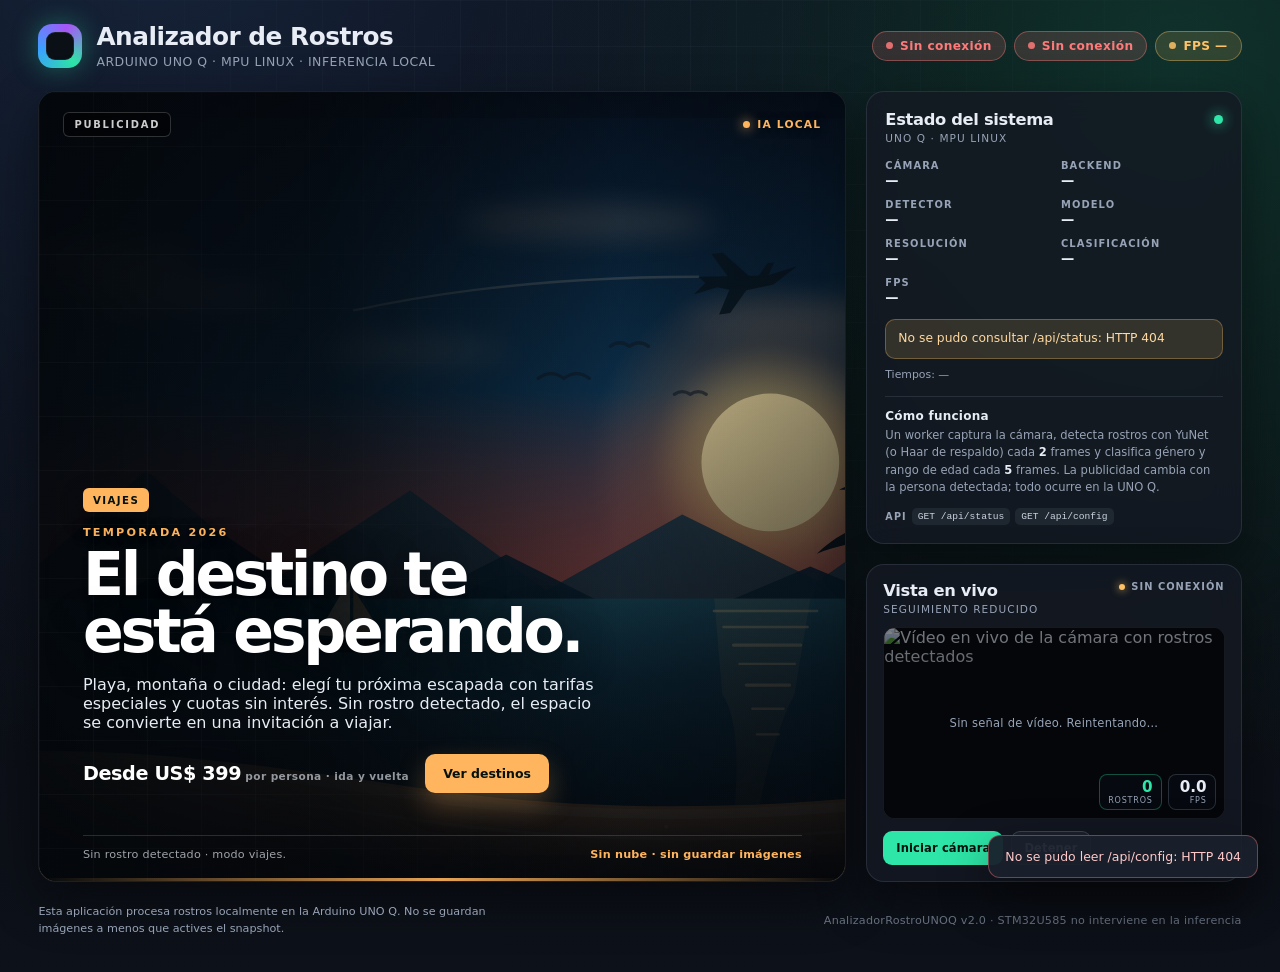
==== static/index.html @ 86409b55 "docs: guía completa, sitio de presentación y licencia MIT" ====
<!DOCTYPE html>
<html lang="es">
<head>
  <meta charset="utf-8">
  <meta name="viewport" content="width=device-width, initial-scale=1">
  <meta name="theme-color" content="#0b0d12">
  <title>Analizador de Rostros · Arduino UNO Q</title>
  <link rel="stylesheet" href="/static/style.css">
</head>
<body>
  <div class="ambient" aria-hidden="true"></div>

  <header class="topbar">
    <div class="brand">
      <span class="brand-mark" aria-hidden="true"></span>
      <div class="brand-text">
        <h1>Analizador de Rostros</h1>
        <p>Arduino UNO Q · MPU Linux · inferencia local</p>
      </div>
    </div>
    <div class="badges" aria-live="polite">
      <span id="badge-camera" class="badge badge--idle">Cámara…</span>
      <span id="badge-model" class="badge badge--idle">Modelo…</span>
      <span id="badge-fps" class="badge badge--idle">FPS 0.0</span>
    </div>
  </header>

  <main class="layout">
    <!-- Gran formato publicitario: se elige según género y rango de edad. -->
    <section class="card showcase" id="showcase" aria-label="Publicidad contextual">
      <img id="ad-image" class="ad-image" src="/static/ads/travel-default.svg"
           alt="Publicidad de viajes: el destino te está esperando">
      <div class="ad-shade" aria-hidden="true"></div>
      <div class="ad-grid" aria-hidden="true"></div>
      <div class="ad-scan" aria-hidden="true"></div>

      <div class="ad-topline">
        <span class="ad-label">PUBLICIDAD</span>
        <span class="ad-live"><i aria-hidden="true"></i> IA local</span>
      </div>

      <div class="ad-content">
        <span id="ad-badge" class="ad-badge">VIAJES</span>
        <p id="ad-kicker" class="ad-kicker">TEMPORADA 2026</p>
        <h2 id="ad-title">El destino te está esperando.</h2>
        <p id="ad-subtitle">Playa, montaña o ciudad: elegí tu próxima escapada con tarifas especiales y cuotas sin interés.</p>
        <div class="ad-actions">
          <span id="ad-price" class="ad-price">Desde US$ 399</span>
          <button id="ad-cta" class="ad-cta" type="button">Ver destinos <span aria-hidden="true">→</span></button>
        </div>
      </div>

      <div class="ad-footer">
        <span id="ad-reason">Sin rostro detectado · modo viajes.</span>
        <span class="ad-privacy">Sin nube · sin guardar imágenes</span>
      </div>
    </section>

    <aside class="sidebar">
      <section class="card panel">
        <div class="panel-head">
          <div>
            <h2>Estado del sistema</h2>
            <p class="panel-sub">UNO Q · MPU Linux</p>
          </div>
          <span class="pulse-dot" aria-hidden="true"></span>
        </div>

        <dl class="status-grid">
          <div><dt>Cámara</dt><dd id="status-camera">—</dd></div>
          <div><dt>Backend</dt><dd id="status-backend">—</dd></div>
          <div><dt>Detector</dt><dd id="status-detector">—</dd></div>
          <div><dt>Modelo</dt><dd id="status-model">—</dd></div>
          <div><dt>Resolución</dt><dd id="status-resolution">—</dd></div>
          <div><dt>Clasificación</dt><dd id="status-infer">—</dd></div>
          <div><dt>FPS</dt><dd id="status-fps">—</dd></div>
        </dl>

        <p id="status-message" class="message">Iniciando…</p>
        <p id="timings" class="timings">Tiempos: —</p>

        <div class="legend">
          <h3>Cómo funciona</h3>
          <p>
            Un worker captura la cámara, detecta rostros con YuNet (o Haar de
            respaldo) cada <strong id="legend-detect">2</strong> frames y clasifica
            género y rango de edad cada <strong id="legend-every">5</strong> frames.
            La publicidad cambia con la persona detectada; todo ocurre en la UNO Q.
          </p>
        </div>

        <div class="api-note">
          <span>API</span>
          <code>GET /api/status</code>
          <code>GET /api/config</code>
        </div>
      </section>

      <!-- Video deliberadamente pequeño, debajo del estado. -->
      <section class="card camera-card">
        <div class="camera-head">
          <div>
            <h2>Vista en vivo</h2>
            <p class="panel-sub">Seguimiento reducido</p>
          </div>
          <span id="camera-live" class="camera-live"><i aria-hidden="true"></i><span id="camera-state">conectando</span></span>
        </div>

        <div class="video-wrap">
          <img id="stream" alt="Vídeo en vivo de la cámara con rostros detectados">
          <div id="stream-overlay" class="stream-overlay">Conectando con la cámara…</div>
          <div class="hud">
            <div class="hud-stat">
              <span id="faces-count">0</span>
              <small>rostros</small>
            </div>
            <div class="hud-stat hud-stat--muted">
              <span id="hud-fps">0.0</span>
              <small>FPS</small>
            </div>
          </div>
        </div>

        <div class="controls">
          <button id="btn-start" class="btn btn--primary" type="button">Iniciar cámara</button>
          <button id="btn-stop" class="btn btn--ghost" type="button">Detener</button>
          <button id="btn-snapshot" class="btn btn--ghost" type="button" hidden>Snapshot</button>
        </div>

        <label id="auth-row" class="auth-row" hidden
               title="Requerido para iniciar/detener la cámara y guardar snapshots cuando API_TOKEN está definido">
          <span>Token API</span>
          <input id="api-token" type="password" autocomplete="off"
                 placeholder="Header X-Api-Token" aria-label="Token de API">
        </label>
      </section>
    </aside>
  </main>

  <footer class="footer">
    <p class="privacy">
      Esta aplicación procesa rostros localmente en la Arduino UNO Q.
      No se guardan imágenes a menos que actives el snapshot.
    </p>
    <p class="meta">AnalizadorRostroUNOQ v2.0 · STM32U585 no interviene en la inferencia</p>
  </footer>

  <div id="toast" class="toast" role="status" aria-live="polite"></div>

  <script src="/static/app.js"></script>
</body>
</html>
---- static/style.css ----
:root {
  color-scheme: dark;
  --bg: #080a0f;
  --bg-soft: #0d1119;
  --surface: rgba(20, 25, 35, 0.82);
  --surface-strong: rgba(26, 32, 44, 0.95);
  --border: rgba(148, 163, 184, 0.16);
  --border-strong: rgba(148, 163, 184, 0.28);
  --text: #e8edf5;
  --muted: #97a3b6;
  --accent: #2ee6a8;
  --accent-soft: rgba(46, 230, 168, 0.14);
  --warn: #ffc266;
  --warn-soft: rgba(255, 194, 102, 0.14);
  --danger: #ff7a7a;
  --danger-soft: rgba(255, 122, 122, 0.16);
  --ad-accent: #2ee6a8;
  --ad-accent-2: #3aa0ff;
  --radius: 18px;
  --shadow: 0 18px 50px rgba(0, 0, 0, 0.45);
  font-family: "Inter", "Segoe UI", system-ui, -apple-system, sans-serif;
}

* {
  box-sizing: border-box;
}

html,
body {
  margin: 0;
  min-height: 100%;
}

body {
  background: radial-gradient(circle at 12% -10%, #16233a 0%, transparent 55%),
    radial-gradient(circle at 92% 6%, #10322c 0%, transparent 48%),
    linear-gradient(180deg, var(--bg) 0%, var(--bg-soft) 100%);
  color: var(--text);
  padding: 22px clamp(14px, 3vw, 40px) 34px;
  min-height: 100vh;
  display: flex;
  flex-direction: column;
  gap: 22px;
  overflow-x: hidden;
}

.ambient {
  position: fixed;
  inset: 0;
  pointer-events: none;
  background-image: linear-gradient(
      to right,
      rgba(148, 163, 184, 0.05) 1px,
      transparent 1px
    ),
    linear-gradient(to bottom, rgba(148, 163, 184, 0.05) 1px, transparent 1px);
  background-size: 46px 46px;
  mask-image: radial-gradient(circle at 50% 10%, #000 0%, transparent 72%);
  z-index: 0;
}

.topbar,
.layout,
.footer {
  position: relative;
  z-index: 1;
}

.topbar {
  display: flex;
  flex-wrap: wrap;
  gap: 16px;
  align-items: center;
  justify-content: space-between;
}

.brand {
  display: flex;
  align-items: center;
  gap: 14px;
}

.brand-mark {
  width: 44px;
  height: 44px;
  border-radius: 14px;
  background: conic-gradient(from 140deg, var(--accent), #3aa0ff, #a855f7, var(--accent));
  box-shadow: 0 0 26px rgba(46, 230, 168, 0.35);
  position: relative;
  flex: 0 0 auto;
}

.brand-mark::after {
  content: "";
  position: absolute;
  inset: 8px;
  border-radius: 9px;
  background: #0b0f16;
  box-shadow: inset 0 0 0 1px rgba(255, 255, 255, 0.08);
}

.brand-text h1 {
  margin: 0;
  font-size: clamp(1.15rem, 2.4vw, 1.55rem);
  letter-spacing: -0.02em;
  font-weight: 700;
}

.brand-text p {
  margin: 3px 0 0;
  font-size: 0.78rem;
  color: var(--muted);
  letter-spacing: 0.04em;
  text-transform: uppercase;
}

.badges {
  display: flex;
  flex-wrap: wrap;
  gap: 8px;
}

.badge {
  border: 1px solid var(--border);
  background: var(--surface);
  color: var(--muted);
  padding: 7px 13px;
  border-radius: 999px;
  font-size: 0.76rem;
  font-weight: 600;
  letter-spacing: 0.03em;
  display: inline-flex;
  align-items: center;
  gap: 7px;
  transition: all 0.25s ease;
}

.badge::before {
  content: "";
  width: 7px;
  height: 7px;
  border-radius: 50%;
  background: currentColor;
  opacity: 0.85;
}

.badge--ok {
  color: var(--accent);
  border-color: rgba(46, 230, 168, 0.4);
  background: var(--accent-soft);
}

.badge--warn {
  color: var(--warn);
  border-color: rgba(255, 194, 102, 0.38);
  background: var(--warn-soft);
}

.badge--bad {
  color: var(--danger);
  border-color: rgba(255, 122, 122, 0.4);
  background: var(--danger-soft);
}

.layout {
  display: grid;
  grid-template-columns: minmax(0, 1.55fr) minmax(340px, 0.72fr);
  gap: 20px;
  align-items: stretch;
  flex: 1;
}

.card {
  background: var(--surface);
  border: 1px solid var(--border);
  border-radius: var(--radius);
  box-shadow: var(--shadow);
  backdrop-filter: blur(14px);
}

/* ---------------------------------------------------------------- showcase */

.showcase {
  position: relative;
  min-height: 640px;
  overflow: hidden;
  background: #05070a;
  isolation: isolate;
  transition: border-color 0.4s ease;
}

.showcase::after {
  content: "";
  position: absolute;
  inset: auto 0 0;
  height: 3px;
  background: linear-gradient(90deg, transparent, var(--ad-accent), transparent);
  opacity: 0.9;
  z-index: 4;
}

.ad-image {
  position: absolute;
  inset: 0;
  width: 100%;
  height: 100%;
  object-fit: cover;
  object-position: var(--ad-position, center);
  transform: scale(1.015);
  transition: opacity 0.45s ease, transform 1.2s ease;
  z-index: 0;
}

.showcase.is-changing .ad-image {
  opacity: 0.15;
  transform: scale(1.07);
}

.ad-shade {
  position: absolute;
  inset: 0;
  z-index: 1;
  background:
    linear-gradient(90deg, rgba(4, 7, 11, 0.95) 0%, rgba(4, 7, 11, 0.78) 36%, rgba(4, 7, 11, 0.2) 72%, rgba(4, 7, 11, 0.45) 100%),
    linear-gradient(0deg, rgba(4, 7, 11, 0.97) 0%, rgba(4, 7, 11, 0.5) 30%, transparent 62%);
}

.ad-grid {
  position: absolute;
  inset: 0;
  z-index: 1;
  opacity: 0.22;
  background-image:
    linear-gradient(to right, rgba(255, 255, 255, 0.12) 1px, transparent 1px),
    linear-gradient(to bottom, rgba(255, 255, 255, 0.12) 1px, transparent 1px);
  background-size: 54px 54px;
  mask-image: linear-gradient(90deg, #000 0%, transparent 72%);
}

.ad-scan {
  position: absolute;
  z-index: 2;
  top: -42%;
  left: 0;
  width: 100%;
  height: 34%;
  pointer-events: none;
  background: linear-gradient(
    180deg,
    transparent 0%,
    rgba(46, 230, 168, 0.08) 45%,
    rgba(46, 230, 168, 0.2) 50%,
    rgba(46, 230, 168, 0.08) 55%,
    transparent 100%
  );
  animation: ad-scan 7s linear infinite;
}

@keyframes ad-scan {
  0% { transform: translateY(0); }
  100% { transform: translateY(430%); }
}

.ad-topline {
  position: absolute;
  z-index: 3;
  top: 20px;
  left: 24px;
  right: 24px;
  display: flex;
  align-items: center;
  justify-content: space-between;
  gap: 12px;
}

.ad-label {
  display: inline-flex;
  align-items: center;
  padding: 6px 10px;
  border-radius: 6px;
  border: 1px solid rgba(255, 255, 255, 0.18);
  background: rgba(0, 0, 0, 0.46);
  color: rgba(255, 255, 255, 0.8);
  font-size: 0.62rem;
  font-weight: 800;
  letter-spacing: 0.18em;
  backdrop-filter: blur(8px);
}

.ad-live {
  display: inline-flex;
  align-items: center;
  gap: 7px;
  color: var(--ad-accent);
  font-size: 0.67rem;
  font-weight: 700;
  letter-spacing: 0.11em;
  text-transform: uppercase;
  text-shadow: 0 1px 10px rgba(0, 0, 0, 0.8);
}

.ad-live i {
  width: 7px;
  height: 7px;
  border-radius: 50%;
  background: currentColor;
  box-shadow: 0 0 12px currentColor;
  animation: pulse 1.6s ease-in-out infinite;
}

@keyframes pulse {
  0%, 100% { opacity: 0.55; transform: scale(0.92); }
  50% { opacity: 1; transform: scale(1.08); }
}

.ad-content {
  position: absolute;
  z-index: 3;
  left: clamp(22px, 5.4%, 52px);
  bottom: 88px;
  max-width: min(64%, 590px);
  transition: opacity 0.28s ease, transform 0.28s ease;
}

.showcase.is-changing .ad-content {
  opacity: 0.2;
  transform: translateY(8px);
}

.ad-badge {
  display: inline-flex;
  align-items: center;
  padding: 6px 10px;
  border-radius: 6px;
  background: var(--ad-accent);
  color: #04110c;
  font-size: 0.64rem;
  font-weight: 900;
  letter-spacing: 0.14em;
  text-transform: uppercase;
  box-shadow: 0 8px 22px rgba(0, 0, 0, 0.35);
}

.ad-kicker {
  margin: 14px 0 7px;
  color: var(--ad-accent);
  font-size: 0.7rem;
  font-weight: 800;
  letter-spacing: 0.2em;
  text-transform: uppercase;
  text-shadow: 0 1px 12px rgba(0, 0, 0, 0.75);
}

.ad-content h2 {
  margin: 0;
  color: #ffffff;
  font-size: clamp(2rem, 4.7vw, 4.5rem);
  line-height: 0.94;
  letter-spacing: -0.055em;
  font-weight: 800;
  text-wrap: balance;
  text-shadow: 0 8px 36px rgba(0, 0, 0, 0.55);
}

.ad-subtitle {
  margin: 16px 0 0;
  max-width: 48ch;
  color: rgba(232, 237, 245, 0.82);
  font-size: clamp(0.9rem, 1.35vw, 1.04rem);
  line-height: 1.55;
  text-shadow: 0 1px 12px rgba(0, 0, 0, 0.55);
}

.ad-actions {
  display: flex;
  align-items: center;
  flex-wrap: wrap;
  gap: 16px;
  margin-top: 22px;
}

.ad-price {
  color: #ffffff;
  font-size: clamp(1.02rem, 1.8vw, 1.2rem);
  font-weight: 800;
  letter-spacing: -0.02em;
}

.ad-price small {
  color: rgba(232, 237, 245, 0.62);
  font-size: 0.66rem;
  font-weight: 600;
  letter-spacing: 0.04em;
}

.ad-cta {
  display: inline-flex;
  align-items: center;
  gap: 10px;
  border: 0;
  border-radius: 10px;
  padding: 12px 18px;
  background: var(--ad-accent);
  color: #04110c;
  font: inherit;
  font-size: 0.78rem;
  font-weight: 900;
  cursor: pointer;
  box-shadow: 0 12px 28px color-mix(in srgb, var(--ad-accent) 28%, transparent);
  transition: transform 0.2s ease, filter 0.2s ease;
}

.ad-cta span {
  font-size: 1rem;
  line-height: 1;
}

.ad-cta:hover {
  transform: translateY(-2px);
  filter: brightness(1.06);
}

.ad-cta:active {
  transform: translateY(0);
}

.ad-footer {
  position: absolute;
  z-index: 3;
  left: clamp(22px, 5.4%, 52px);
  right: clamp(22px, 5.4%, 52px);
  bottom: 20px;
  display: flex;
  align-items: center;
  justify-content: space-between;
  flex-wrap: wrap;
  gap: 8px 16px;
  padding-top: 12px;
  border-top: 1px solid rgba(255, 255, 255, 0.14);
  color: rgba(232, 237, 245, 0.68);
  font-size: 0.7rem;
  letter-spacing: 0.02em;
}

.ad-privacy {
  color: var(--ad-accent);
  font-weight: 700;
}

/* ------------------------------------------------------------------ sidebar */

.sidebar {
  display: flex;
  flex-direction: column;
  gap: 20px;
  min-width: 0;
}

.panel {
  padding: 18px;
}

.panel-head {
  display: flex;
  align-items: flex-start;
  justify-content: space-between;
  gap: 12px;
}

.panel h2,
.camera-head h2 {
  margin: 0;
  font-size: 1.02rem;
  letter-spacing: -0.02em;
}

.panel-sub {
  margin: 3px 0 0;
  color: var(--muted);
  font-size: 0.66rem;
  letter-spacing: 0.1em;
  text-transform: uppercase;
}

.pulse-dot {
  width: 9px;
  height: 9px;
  flex: 0 0 auto;
  margin-top: 5px;
  border-radius: 50%;
  background: var(--accent);
  box-shadow: 0 0 14px var(--accent);
  animation: pulse 1.8s ease-in-out infinite;
}

.status-grid {
  display: grid;
  grid-template-columns: repeat(2, minmax(0, 1fr));
  gap: 11px 14px;
  margin: 16px 0 0;
}

.status-grid div {
  min-width: 0;
}

.status-grid dt {
  margin: 0 0 2px;
  color: var(--muted);
  font-size: 0.62rem;
  font-weight: 700;
  letter-spacing: 0.11em;
  text-transform: uppercase;
}

.status-grid dd {
  margin: 0;
  color: var(--text);
  font-size: 0.83rem;
  font-weight: 600;
  overflow-wrap: anywhere;
}

.message {
  margin: 14px 0 0;
  padding: 10px 12px;
  border: 1px solid rgba(46, 230, 168, 0.18);
  border-radius: 10px;
  background: rgba(46, 230, 168, 0.08);
  color: #b8f7dc;
  font-size: 0.77rem;
  line-height: 1.45;
}

.message--warn {
  border-color: rgba(255, 194, 102, 0.3);
  background: var(--warn-soft);
  color: #ffd9a0;
}

.timings {
  margin: 8px 0 0;
  color: var(--muted);
  font-size: 0.68rem;
  line-height: 1.4;
  font-variant-numeric: tabular-nums;
}

.legend {
  margin-top: 14px;
  padding-top: 12px;
  border-top: 1px solid var(--border);
}

.legend h3 {
  margin: 0 0 4px;
  color: var(--text);
  font-size: 0.75rem;
  letter-spacing: 0.02em;
}

.legend p {
  margin: 0;
  color: var(--muted);
  font-size: 0.72rem;
  line-height: 1.5;
}

.legend strong {
  color: var(--text);
}

.api-note {
  display: flex;
  flex-wrap: wrap;
  align-items: center;
  gap: 5px;
  margin-top: 12px;
}

.api-note span {
  color: var(--muted);
  font-size: 0.6rem;
  font-weight: 700;
  letter-spacing: 0.12em;
}

.api-note code {
  padding: 3px 6px;
  border-radius: 5px;
  background: rgba(148, 163, 184, 0.1);
  color: #cbd5e1;
  font-size: 0.6rem;
}

/* -------------------------------------------------------------- camera card */

.camera-card {
  display: flex;
  flex-direction: column;
  gap: 12px;
  padding: 16px;
}

.camera-head {
  display: flex;
  align-items: flex-start;
  justify-content: space-between;
  gap: 10px;
}

.camera-live {
  display: inline-flex;
  align-items: center;
  gap: 6px;
  color: var(--muted);
  font-size: 0.62rem;
  font-weight: 700;
  letter-spacing: 0.1em;
  text-transform: uppercase;
  white-space: nowrap;
}

.camera-live i {
  width: 6px;
  height: 6px;
  border-radius: 50%;
  background: var(--warn);
  box-shadow: 0 0 8px var(--warn);
}

.camera-live.is-live {
  color: var(--accent);
}

.camera-live.is-live i {
  background: var(--accent);
  box-shadow: 0 0 8px var(--accent);
}

.video-wrap {
  position: relative;
  width: 100%;
  aspect-ratio: 16 / 9;
  max-height: 230px;
  overflow: hidden;
  border: 1px solid rgba(148, 163, 184, 0.12);
  border-radius: 12px;
  background: #04060a;
}

#stream {
  display: block;
  width: 100%;
  height: 100%;
  object-fit: contain;
  background: #04060a;
}

.stream-overlay {
  position: absolute;
  inset: 0;
  display: flex;
  align-items: center;
  justify-content: center;
  padding: 14px;
  color: var(--muted);
  font-size: 0.72rem;
  line-height: 1.4;
  text-align: center;
  letter-spacing: 0.02em;
  background: linear-gradient(180deg, rgba(4, 6, 10, 0.5), rgba(4, 6, 10, 0.9));
  transition: opacity 0.3s ease;
}

.stream-overlay[hidden] {
  display: none;
}

.hud {
  position: absolute;
  right: 8px;
  bottom: 8px;
  display: flex;
  gap: 6px;
}

.hud-stat {
  display: flex;
  min-width: 48px;
  flex-direction: column;
  align-items: flex-end;
  padding: 4px 8px;
  border: 1px solid rgba(46, 230, 168, 0.32);
  border-radius: 8px;
  background: rgba(8, 12, 18, 0.78);
  backdrop-filter: blur(6px);
}

.hud-stat span {
  color: var(--accent);
  font-size: 0.95rem;
  font-weight: 800;
  line-height: 1.1;
  font-variant-numeric: tabular-nums;
}

.hud-stat small {
  color: var(--muted);
  font-size: 0.5rem;
  letter-spacing: 0.1em;
  text-transform: uppercase;
}

.hud-stat--muted {
  border-color: rgba(148, 163, 184, 0.24);
}

.hud-stat--muted span {
  color: var(--text);
}

.controls {
  display: flex;
  flex-wrap: wrap;
  gap: 8px;
}

.btn {
  border: 1px solid transparent;
  border-radius: 9px;
  padding: 9px 12px;
  font: inherit;
  font-size: 0.72rem;
  font-weight: 800;
  letter-spacing: 0.01em;
  cursor: pointer;
  transition: transform 0.2s ease, filter 0.2s ease, opacity 0.2s ease;
}

.btn:hover:not(:disabled) {
  transform: translateY(-1px);
  filter: brightness(1.06);
}

.btn:disabled {
  cursor: not-allowed;
  opacity: 0.42;
}

.btn--primary {
  background: var(--accent);
  color: #04110c;
}

.btn--ghost {
  border-color: var(--border-strong);
  background: rgba(148, 163, 184, 0.08);
  color: var(--text);
}

.auth-row {
  display: flex;
  align-items: center;
  gap: 10px;
  flex-wrap: wrap;
  padding-top: 2px;
  color: var(--muted);
  font-size: 0.68rem;
}

.auth-row[hidden] {
  display: none;
}

.auth-row input {
  min-width: 0;
  flex: 1;
  border: 1px solid var(--border);
  border-radius: 8px;
  padding: 8px 10px;
  background: rgba(8, 12, 18, 0.55);
  color: var(--text);
  font: inherit;
  font-size: 0.72rem;
}

.auth-row input:focus {
  outline: 1px solid var(--accent);
  border-color: var(--accent);
}

/* ------------------------------------------------------------------- footer */

.footer {
  display: flex;
  flex-wrap: wrap;
  align-items: center;
  justify-content: space-between;
  gap: 8px 20px;
  color: var(--muted);
  font-size: 0.7rem;
}

.footer p {
  margin: 0;
}

.privacy {
  max-width: 70ch;
  line-height: 1.5;
}

.meta {
  color: rgba(151, 163, 182, 0.65);
  letter-spacing: 0.02em;
}

/* -------------------------------------------------------------------- toast */

.toast {
  position: fixed;
  z-index: 20;
  right: 22px;
  bottom: 22px;
  max-width: min(420px, calc(100vw - 44px));
  padding: 12px 16px;
  border: 1px solid var(--border-strong);
  border-radius: 12px;
  background: var(--surface-strong);
  color: var(--text);
  box-shadow: var(--shadow);
  font-size: 0.78rem;
  line-height: 1.4;
  opacity: 0;
  transform: translateY(10px);
  pointer-events: none;
  transition: opacity 0.25s ease, transform 0.25s ease;
}

.toast[data-visible="true"] {
  opacity: 1;
  transform: translateY(0);
}

.toast[data-kind="error"] {
  border-color: rgba(255, 122, 122, 0.4);
  color: #ffc9c9;
}

/* --------------------------------------------------------------- responsive */

@media (max-width: 980px) {
  .layout {
    grid-template-columns: 1fr;
  }

  .showcase {
    min-height: 560px;
  }

  .sidebar {
    display: grid;
    grid-template-columns: minmax(0, 1.1fr) minmax(0, 0.9fr);
    align-items: start;
  }

  .camera-card {
    min-width: 0;
  }
}

@media (max-width: 680px) {
  body {
    padding: 16px 12px 26px;
    gap: 16px;
  }

  .showcase {
    min-height: 500px;
  }

  .ad-topline {
    top: 14px;
    left: 16px;
    right: 16px;
  }

  .ad-content {
    left: 18px;
    right: 18px;
    bottom: 92px;
    max-width: none;
  }

  .ad-content h2 {
    font-size: clamp(1.85rem, 9.4vw, 3rem);
  }

  .ad-subtitle {
    font-size: 0.86rem;
  }

  .ad-footer {
    left: 18px;
    right: 18px;
    bottom: 14px;
    flex-direction: column;
    align-items: flex-start;
    gap: 4px;
  }

  .sidebar {
    display: flex;
  }

  .video-wrap {
    max-height: 210px;
  }

  .footer {
    flex-direction: column;
    align-items: flex-start;
  }
}

@media (prefers-reduced-motion: reduce) {
  *,
  *::before,
  *::after {
    animation-duration: 0.001ms !important;
    animation-iteration-count: 1 !important;
    transition-duration: 0.001ms !important;
  }
}
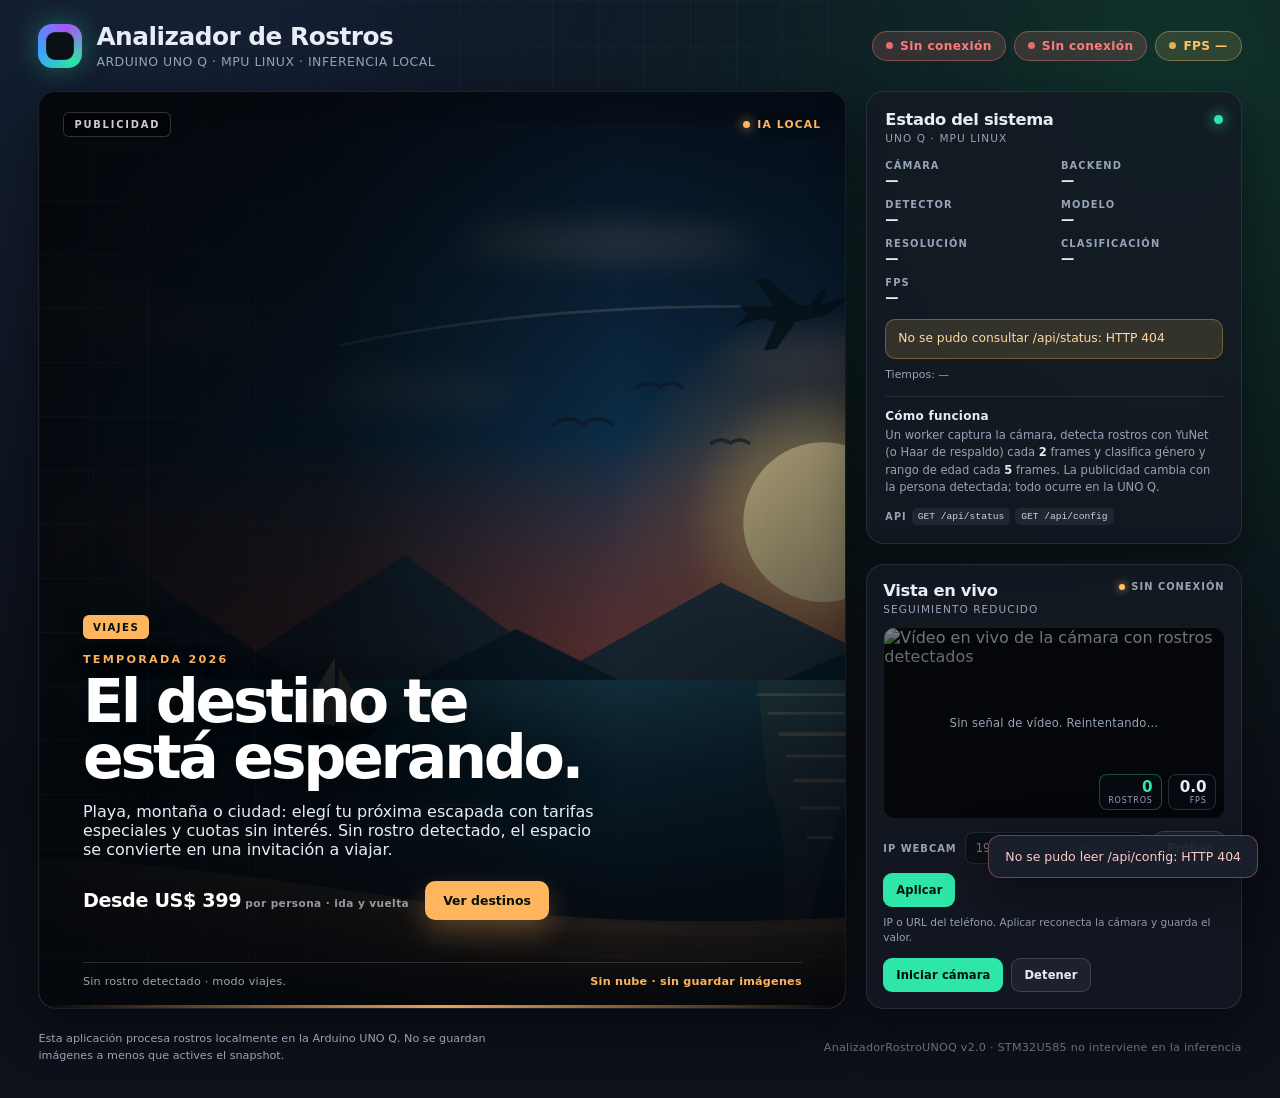
==== commit 328a32e3: "feat: permite configurar la IP de IP Webcam desde la interfaz" ====
--- a/static/index.html
+++ b/static/index.html
@@ -121,6 +121,18 @@
           </div>
         </div>
 
+        <div class="source-row">
+          <label for="camera-source">IP Webcam</label>
+          <input id="camera-source" type="text" placeholder="192.168.10.75:8080"
+                 autocomplete="off" spellcheck="false" inputmode="url"
+                 autocapitalize="off" aria-describedby="source-info">
+          <button id="btn-probe-source" class="btn btn--ghost" type="button">Probar</button>
+          <button id="btn-apply-source" class="btn btn--primary" type="button">Aplicar</button>
+        </div>
+        <p id="source-info" class="source-info" role="status" aria-live="polite">
+          IP o URL del teléfono. Aplicar reconecta la cámara y guarda el valor.
+        </p>
+
         <div class="controls">
           <button id="btn-start" class="btn btn--primary" type="button">Iniciar cámara</button>
           <button id="btn-stop" class="btn btn--ghost" type="button">Detener</button>
--- a/static/style.css
+++ b/static/style.css
@@ -216,6 +216,71 @@
   transform: scale(1.07);
 }
 
+/*
+ * Creatividades cerradas (JPG con su propio copy): se muestra la pieza
+ * completa, sin recortes ni overlay de texto, para que el mensaje del
+ * anuncio no se duplique ni se corte en pantallas de distinta proporción.
+ */
+.showcase--creative {
+  background: #05070a;
+}
+
+/* Fondo ambiental: la misma pieza desenfocada llena las bandas del letterbox. */
+.showcase--creative::before {
+  content: "";
+  position: absolute;
+  inset: -56px;
+  z-index: 0;
+  pointer-events: none;
+  background-image:
+    linear-gradient(180deg, rgba(4, 7, 11, 0.22), rgba(4, 7, 11, 0.5)),
+    var(--ad-bg, none);
+  background-position: center;
+  background-size: cover;
+  filter: blur(38px) brightness(0.5) saturate(1.15);
+  transform: scale(1.08);
+}
+
+.showcase--creative .ad-image {
+  z-index: 1;
+  object-fit: contain;
+  background: transparent;
+  filter: drop-shadow(0 22px 48px rgba(0, 0, 0, 0.45));
+}
+
+.showcase--creative .ad-shade,
+.showcase--creative .ad-grid,
+.showcase--creative .ad-scan {
+  display: none;
+}
+
+.showcase--creative .ad-topline {
+  justify-content: flex-end;
+}
+
+.showcase--creative .ad-live {
+  display: none;
+}
+
+.showcase--creative .ad-footer {
+  right: auto;
+  border-top: 0;
+  border: 1px solid rgba(255, 255, 255, 0.12);
+  border-radius: 999px;
+  padding: 7px 13px;
+  background: rgba(4, 7, 11, 0.72);
+  color: rgba(232, 237, 245, 0.82);
+  backdrop-filter: blur(6px);
+}
+
+.showcase--creative .ad-privacy {
+  display: none;
+}
+
+.ad-content[hidden] {
+  display: none;
+}
+
 .ad-shade {
   position: absolute;
   inset: 0;
@@ -757,6 +822,58 @@
   border-color: var(--border-strong);
   background: rgba(148, 163, 184, 0.08);
   color: var(--text);
+}
+
+.source-row {
+  display: flex;
+  align-items: center;
+  gap: 8px;
+  flex-wrap: wrap;
+}
+
+.source-row label {
+  color: var(--muted);
+  font-size: 0.62rem;
+  font-weight: 700;
+  letter-spacing: 0.1em;
+  text-transform: uppercase;
+  white-space: nowrap;
+}
+
+.source-row input {
+  flex: 1 1 150px;
+  min-width: 0;
+  border: 1px solid var(--border);
+  border-radius: 8px;
+  padding: 8px 10px;
+  background: rgba(8, 12, 18, 0.55);
+  color: var(--text);
+  font: inherit;
+  font-size: 0.72rem;
+}
+
+.source-row input:focus {
+  outline: 1px solid var(--accent);
+  border-color: var(--accent);
+}
+
+.source-row .btn {
+  flex: 0 0 auto;
+}
+
+.source-info {
+  margin: -4px 0 0;
+  color: var(--muted);
+  font-size: 0.66rem;
+  line-height: 1.45;
+}
+
+.source-info[data-kind="ok"] {
+  color: var(--accent);
+}
+
+.source-info[data-kind="warn"] {
+  color: var(--warn);
 }
 
 .auth-row {
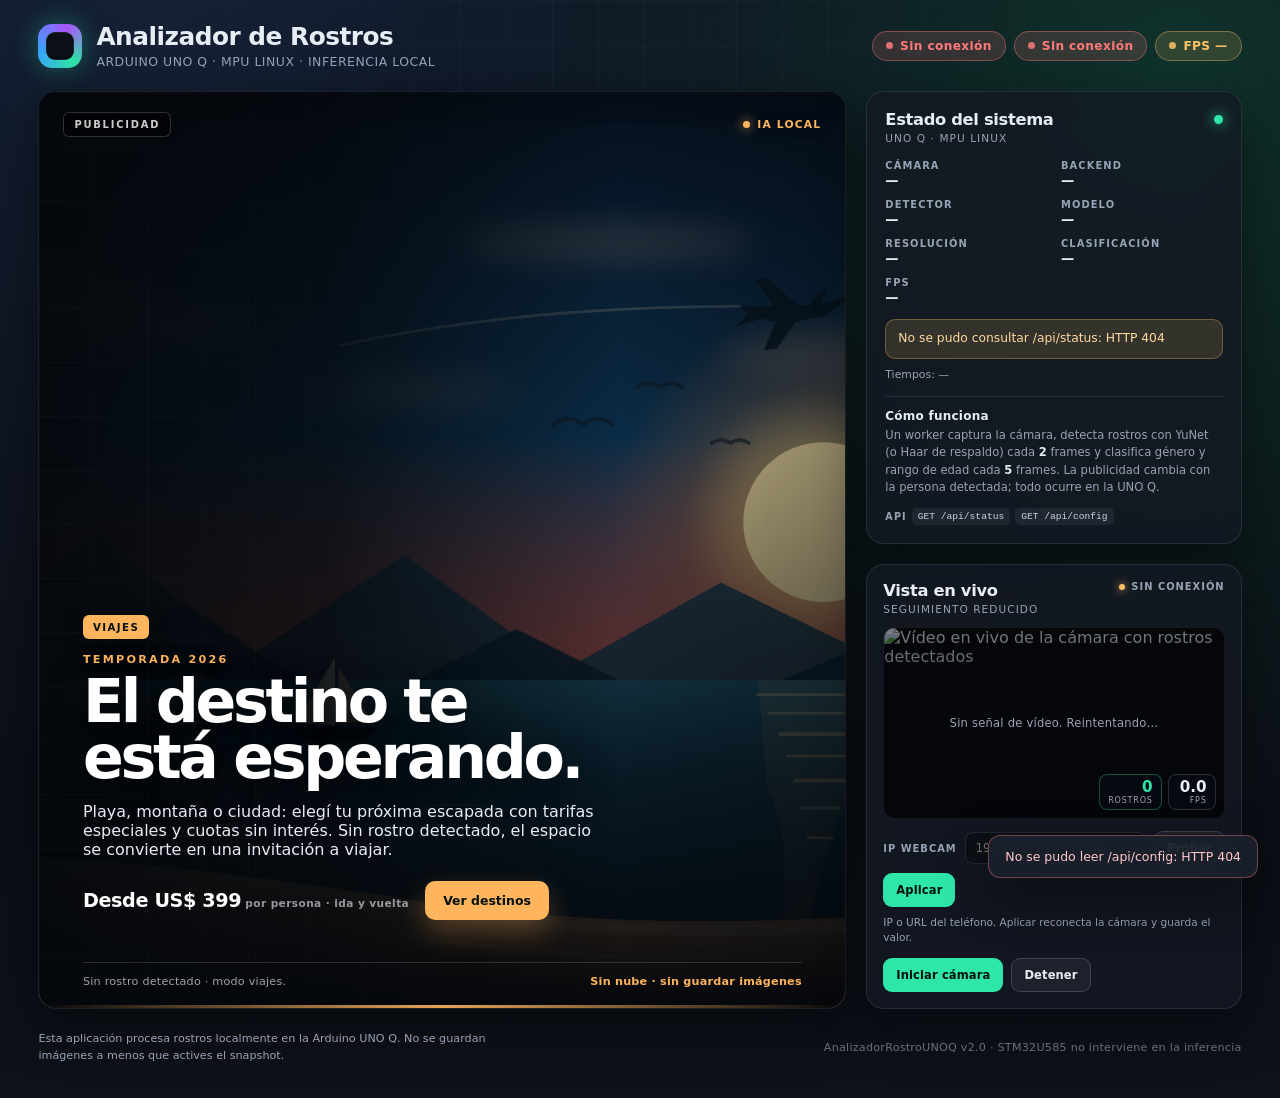
==== commit a8f10259: "docs: usa la IP real de IP Webcam en ejemplos y placeholder" ====
--- a/static/index.html
+++ b/static/index.html
@@ -123,7 +123,7 @@
 
         <div class="source-row">
           <label for="camera-source">IP Webcam</label>
-          <input id="camera-source" type="text" placeholder="192.168.10.75:8080"
+          <input id="camera-source" type="text" placeholder="192.168.10.249:8080"
                  autocomplete="off" spellcheck="false" inputmode="url"
                  autocapitalize="off" aria-describedby="source-info">
           <button id="btn-probe-source" class="btn btn--ghost" type="button">Probar</button>
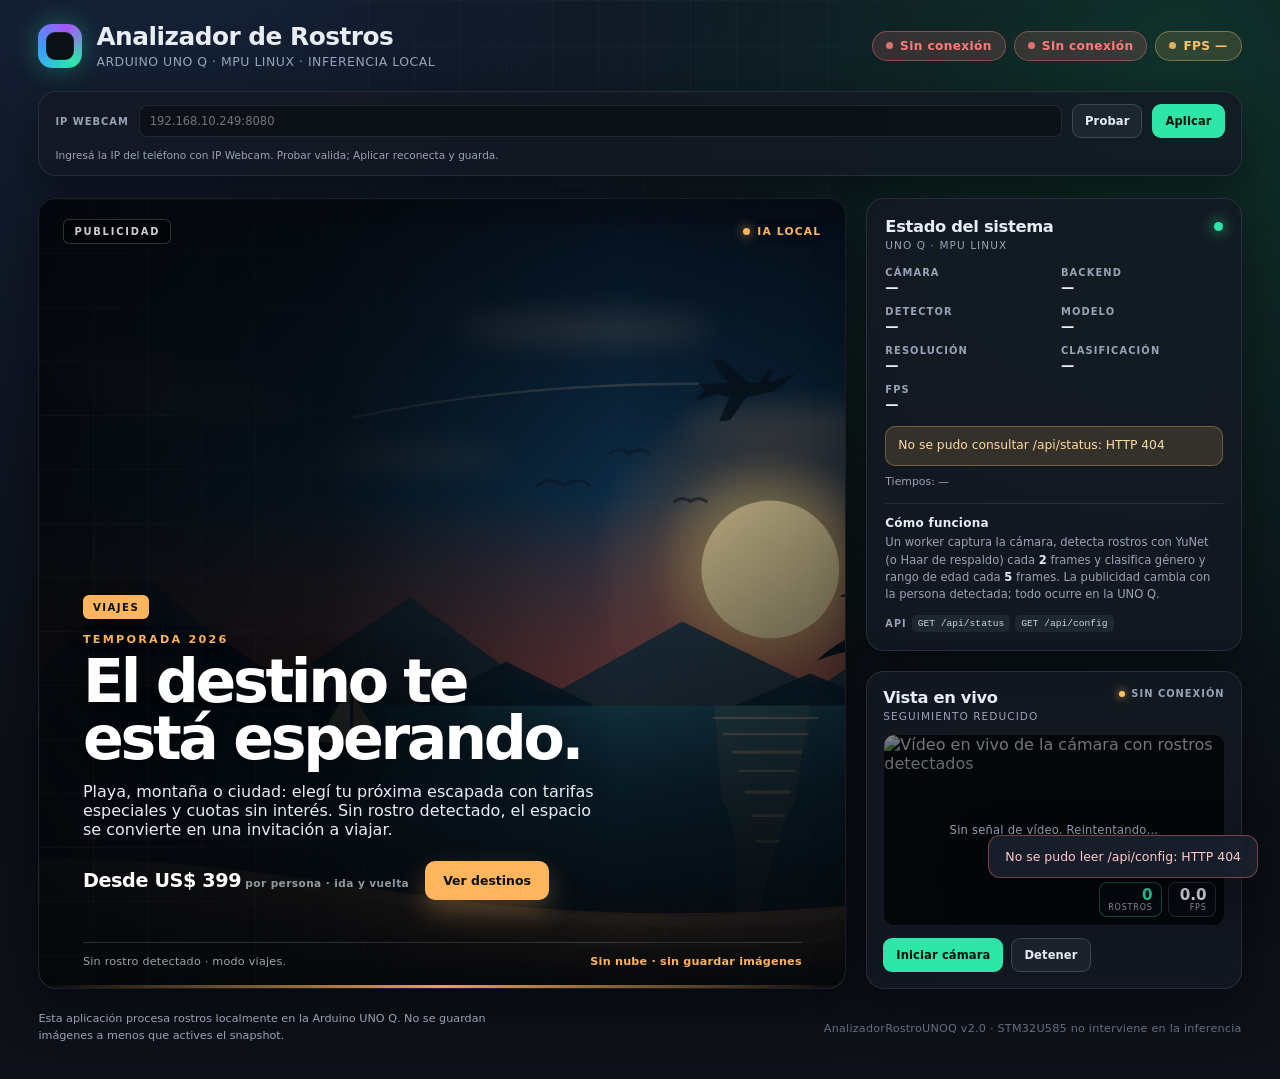
==== commit f3a0f28d: "feat: barra superior de IP Webcam y cache-busting" ====
--- a/static/index.html
+++ b/static/index.html
@@ -4,8 +4,9 @@
   <meta charset="utf-8">
   <meta name="viewport" content="width=device-width, initial-scale=1">
   <meta name="theme-color" content="#0b0d12">
+  <meta http-equiv="Cache-Control" content="no-store">
   <title>Analizador de Rostros · Arduino UNO Q</title>
-  <link rel="stylesheet" href="/static/style.css">
+  <link rel="stylesheet" href="/static/style.css?v=2.1.0">
 </head>
 <body>
   <div class="ambient" aria-hidden="true"></div>
@@ -24,6 +25,19 @@
       <span id="badge-fps" class="badge badge--idle">FPS 0.0</span>
     </div>
   </header>
+
+  <!-- Configuración principal: la única acción manual es escribir la IP. -->
+  <section class="card source-bar" aria-label="Configuración de IP Webcam">
+    <label class="source-bar-label" for="camera-source">IP Webcam</label>
+    <input id="camera-source" type="text" placeholder="192.168.10.249:8080"
+           autocomplete="off" spellcheck="false" inputmode="url"
+           autocapitalize="off" aria-describedby="source-info">
+    <button id="btn-probe-source" class="btn btn--ghost" type="button">Probar</button>
+    <button id="btn-apply-source" class="btn btn--primary" type="button">Aplicar</button>
+    <p id="source-info" class="source-info" role="status" aria-live="polite">
+      Ingresá la IP del teléfono con IP Webcam. Probar valida; Aplicar reconecta y guarda.
+    </p>
+  </section>
 
   <main class="layout">
     <!-- Gran formato publicitario: se elige según género y rango de edad. -->
@@ -121,18 +135,6 @@
           </div>
         </div>
 
-        <div class="source-row">
-          <label for="camera-source">IP Webcam</label>
-          <input id="camera-source" type="text" placeholder="192.168.10.249:8080"
-                 autocomplete="off" spellcheck="false" inputmode="url"
-                 autocapitalize="off" aria-describedby="source-info">
-          <button id="btn-probe-source" class="btn btn--ghost" type="button">Probar</button>
-          <button id="btn-apply-source" class="btn btn--primary" type="button">Aplicar</button>
-        </div>
-        <p id="source-info" class="source-info" role="status" aria-live="polite">
-          IP o URL del teléfono. Aplicar reconecta la cámara y guarda el valor.
-        </p>
-
         <div class="controls">
           <button id="btn-start" class="btn btn--primary" type="button">Iniciar cámara</button>
           <button id="btn-stop" class="btn btn--ghost" type="button">Detener</button>
@@ -159,6 +161,6 @@
 
   <div id="toast" class="toast" role="status" aria-live="polite"></div>
 
-  <script src="/static/app.js"></script>
+  <script src="/static/app.js?v=2.1.0"></script>
 </body>
 </html>
--- a/static/style.css
+++ b/static/style.css
@@ -824,14 +824,15 @@
   color: var(--text);
 }
 
-.source-row {
-  display: flex;
-  align-items: center;
-  gap: 8px;
+.source-bar {
+  display: flex;
+  align-items: center;
+  gap: 10px;
   flex-wrap: wrap;
-}
-
-.source-row label {
+  padding: 12px 16px;
+}
+
+.source-bar-label {
   color: var(--muted);
   font-size: 0.62rem;
   font-weight: 700;
@@ -840,8 +841,8 @@
   white-space: nowrap;
 }
 
-.source-row input {
-  flex: 1 1 150px;
+.source-bar input {
+  flex: 1 1 220px;
   min-width: 0;
   border: 1px solid var(--border);
   border-radius: 8px;
@@ -852,13 +853,18 @@
   font-size: 0.72rem;
 }
 
-.source-row input:focus {
+.source-bar input:focus {
   outline: 1px solid var(--accent);
   border-color: var(--accent);
 }
 
-.source-row .btn {
+.source-bar .btn {
   flex: 0 0 auto;
+}
+
+.source-bar .source-info {
+  flex: 1 1 100%;
+  margin: 0;
 }
 
 .source-info {
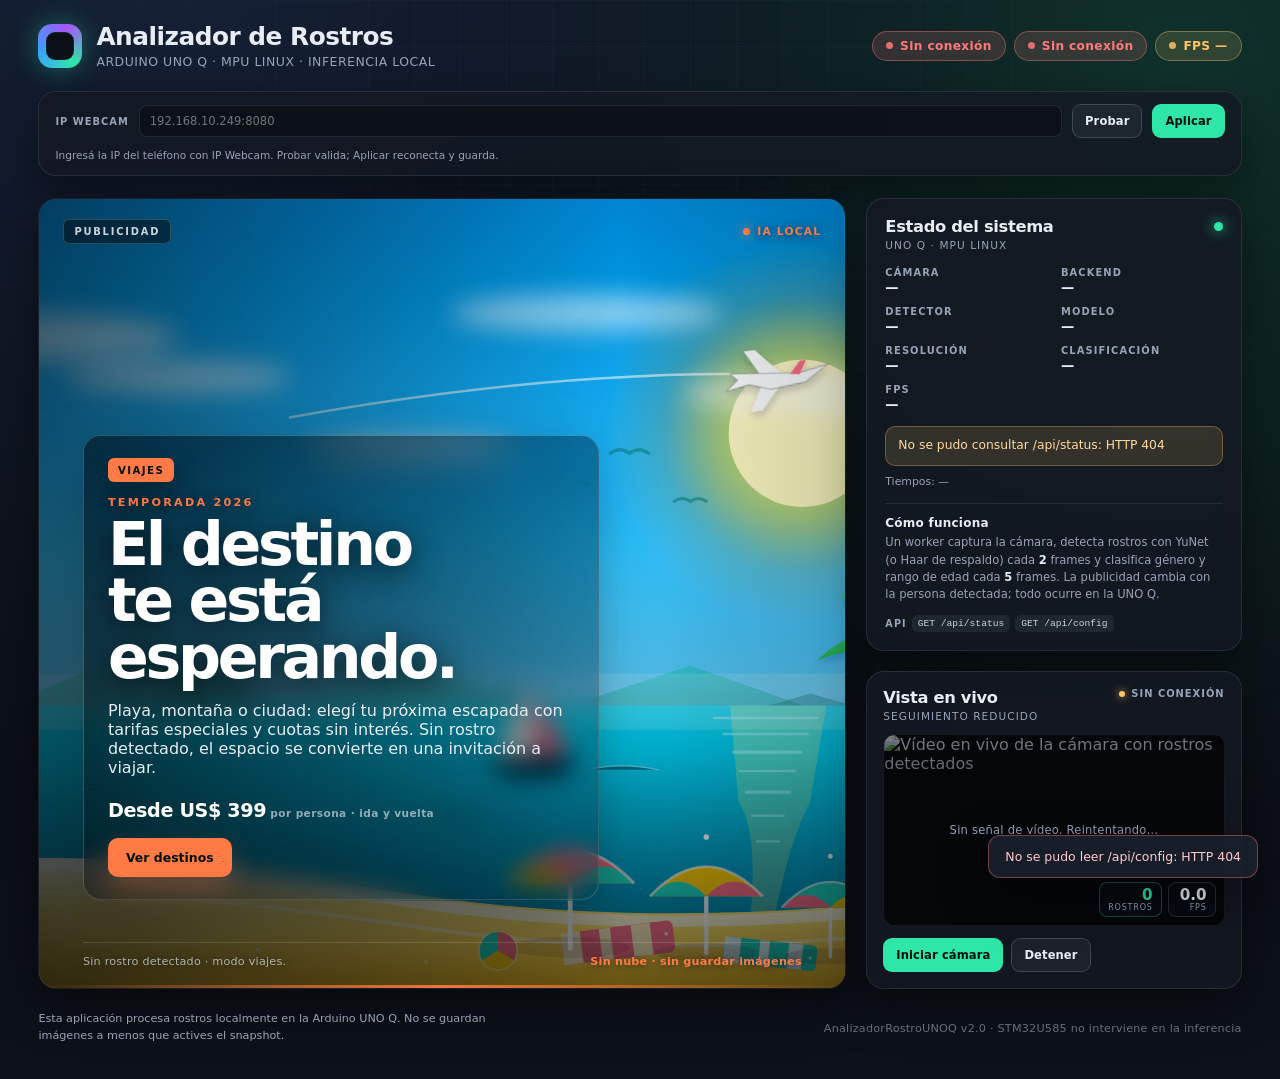
==== commit e093a285: "feat: anuncio de reposo luminoso y saturado" ====
--- a/static/index.html
+++ b/static/index.html
@@ -6,7 +6,7 @@
   <meta name="theme-color" content="#0b0d12">
   <meta http-equiv="Cache-Control" content="no-store">
   <title>Analizador de Rostros · Arduino UNO Q</title>
-  <link rel="stylesheet" href="/static/style.css?v=2.1.0">
+  <link rel="stylesheet" href="/static/style.css?v=2.2.0">
 </head>
 <body>
   <div class="ambient" aria-hidden="true"></div>
@@ -42,7 +42,7 @@
   <main class="layout">
     <!-- Gran formato publicitario: se elige según género y rango de edad. -->
     <section class="card showcase" id="showcase" aria-label="Publicidad contextual">
-      <img id="ad-image" class="ad-image" src="/static/ads/travel-default.svg"
+      <img id="ad-image" class="ad-image" src="/static/ads/travel-default.svg?v=2.2.0"
            alt="Publicidad de viajes: el destino te está esperando">
       <div class="ad-shade" aria-hidden="true"></div>
       <div class="ad-grid" aria-hidden="true"></div>
@@ -161,6 +161,6 @@
 
   <div id="toast" class="toast" role="status" aria-live="polite"></div>
 
-  <script src="/static/app.js?v=2.1.0"></script>
+  <script src="/static/app.js?v=2.2.0"></script>
 </body>
 </html>
--- a/static/style.css
+++ b/static/style.css
@@ -281,6 +281,41 @@
   display: none;
 }
 
+/*
+ * Anuncio de reposo (viajes): imagen luminosa y saturada, con un panel de
+ * cristal detrás del texto para no oscurecer toda la pieza.
+ */
+.showcase--default .ad-image {
+  filter: saturate(1.12) contrast(1.04);
+}
+
+.showcase--default .ad-shade {
+  background:
+    linear-gradient(90deg, rgba(4, 7, 11, 0.58) 0%, rgba(4, 7, 11, 0.28) 40%, rgba(4, 7, 11, 0.02) 72%, rgba(4, 7, 11, 0.18) 100%),
+    linear-gradient(0deg, rgba(4, 7, 11, 0.6) 0%, rgba(4, 7, 11, 0.12) 30%, transparent 55%);
+}
+
+.showcase--default .ad-grid {
+  opacity: 0.1;
+}
+
+.showcase--default .ad-content {
+  padding: 22px 24px;
+  border-radius: 18px;
+  border: 1px solid rgba(255, 255, 255, 0.16);
+  background: linear-gradient(135deg, rgba(4, 7, 11, 0.56), rgba(4, 7, 11, 0.24));
+  backdrop-filter: blur(12px) saturate(1.15);
+  box-shadow: 0 18px 60px rgba(0, 0, 0, 0.28);
+}
+
+.showcase--default .ad-content h2 {
+  text-shadow: 0 6px 28px rgba(0, 0, 0, 0.7);
+}
+
+.showcase--default .ad-footer {
+  text-shadow: 0 1px 8px rgba(0, 0, 0, 0.65);
+}
+
 .ad-shade {
   position: absolute;
   inset: 0;
